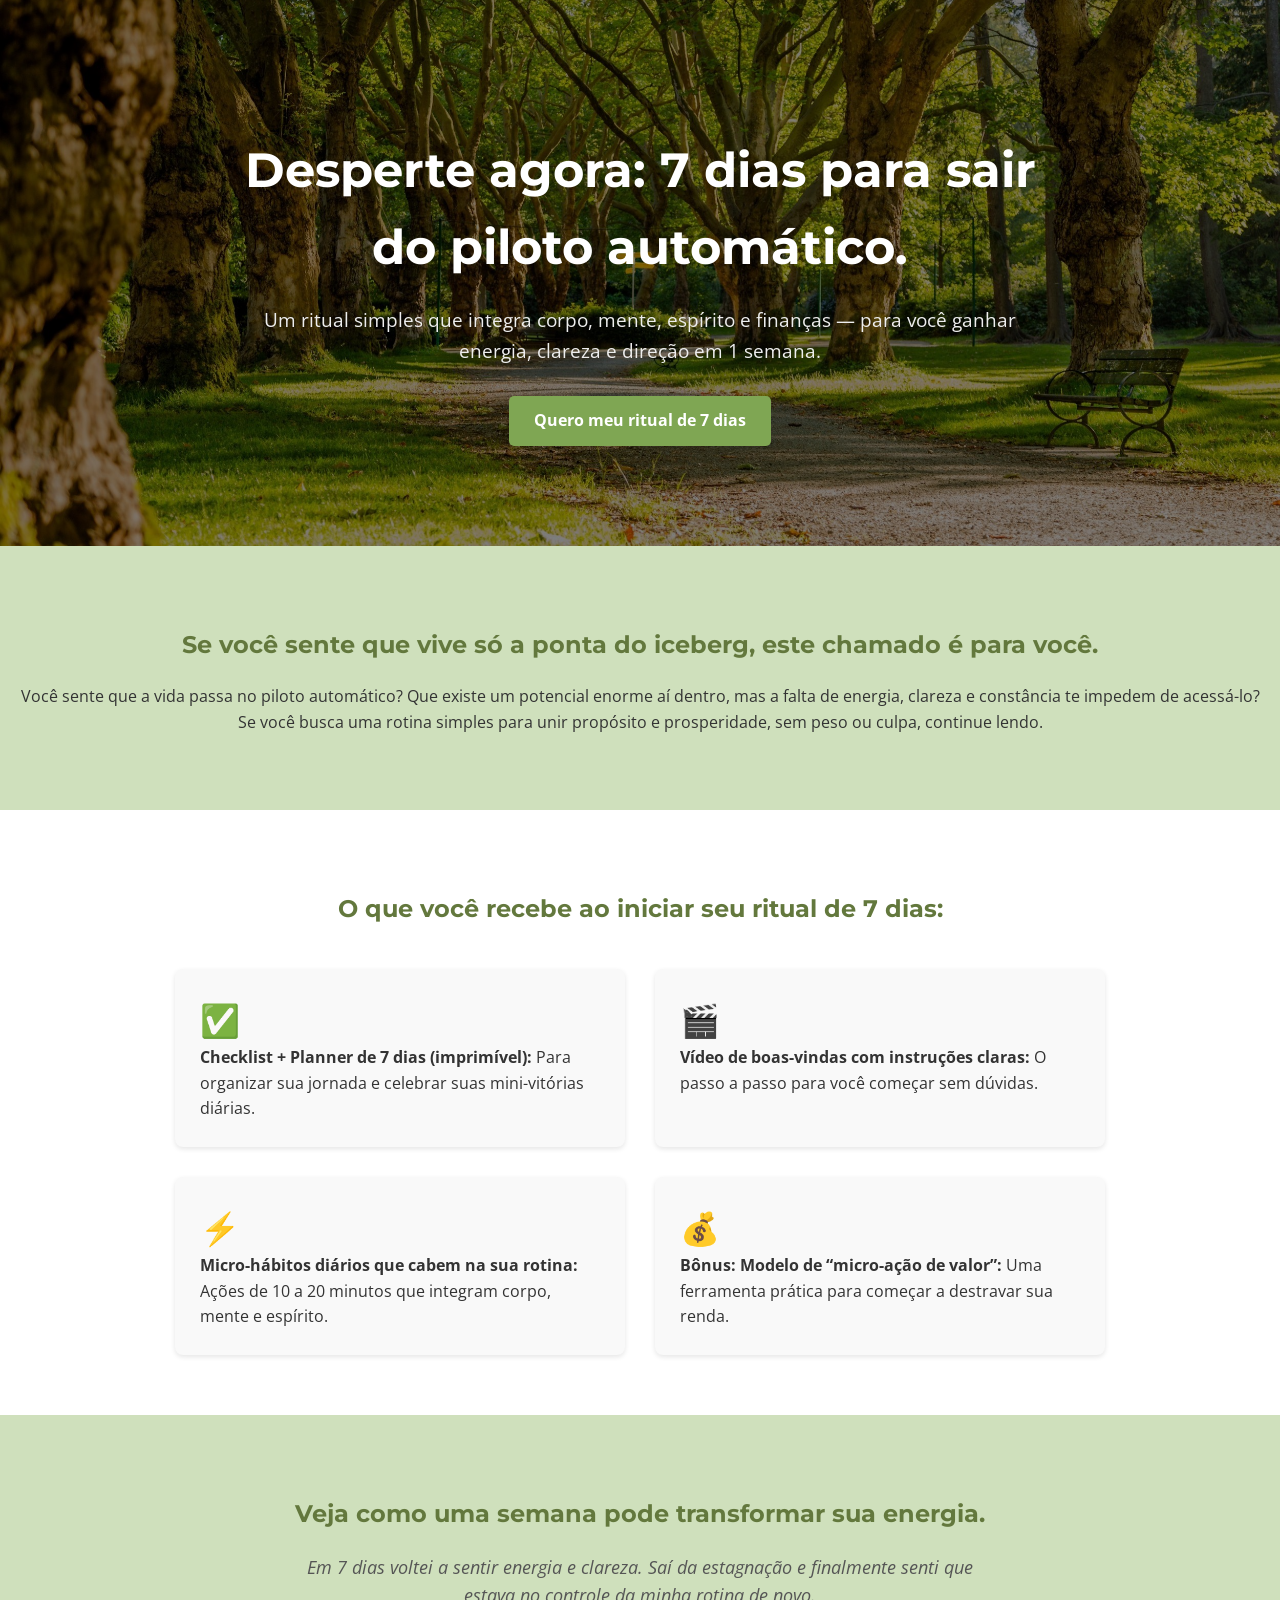
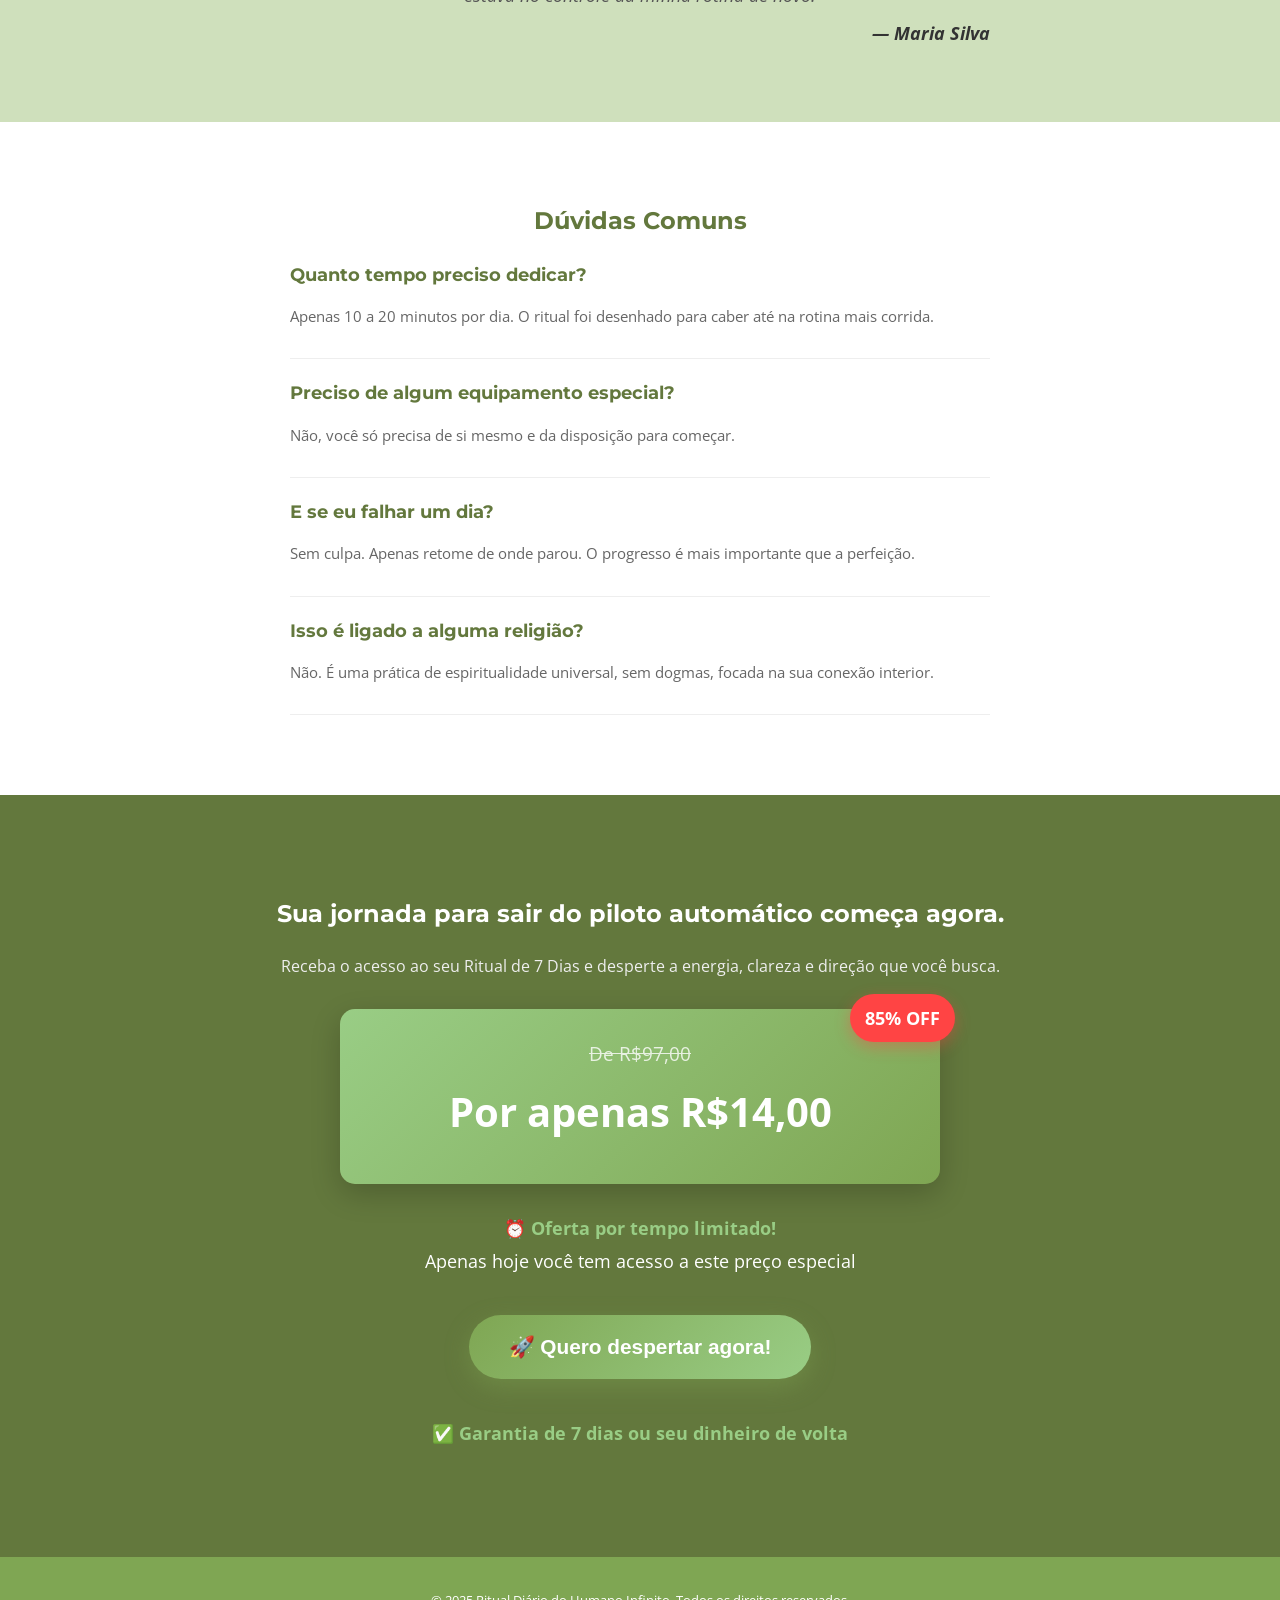
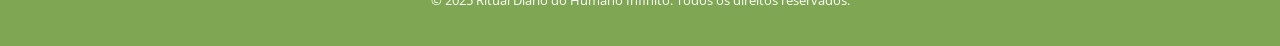
==== index.html @ ee653624 "Add files via upload" ====
<!DOCTYPE html>
<html lang="pt-BR">
<head>
    <meta charset="UTF-8">
    <meta name="viewport" content="width=device-width, initial-scale=1.0">
    <title>Ritual Diário do Humano Infinito</title>
    <link rel="stylesheet" href="style.css">
    <link rel="icon" href="favicon.ico" type="image/x-icon">
</head>
<body>
    <header class="hero-section">
        <div class="hero-content">
            <h1>Desperte agora: 7 dias para sair do piloto automático.</h1>
            <p>Um ritual simples que integra corpo, mente, espírito e finanças — para você ganhar energia, clareza e direção em 1 semana.</p>
            <a href="#cta-form" class="button">Quero meu ritual de 7 dias</a>
        </div>
    </header>

    <section class="for-whom-section">
        <h2>Se você sente que vive só a ponta do iceberg, este chamado é para você.</h2>
        <p>Você sente que a vida passa no piloto automático? Que existe um potencial enorme aí dentro, mas a falta de energia, clareza e constância te impedem de acessá-lo? Se você busca uma rotina simples para unir propósito e prosperidade, sem peso ou culpa, continue lendo.</p>
    </section>

    <section class="what-you-get-section">
        <h2>O que você recebe ao iniciar seu ritual de 7 dias:</h2>
        <div class="benefits-list">
            <div class="benefit-item">
                <span class="icon">✅</span>
                <p><strong>Checklist + Planner de 7 dias (imprimível):</strong> Para organizar sua jornada e celebrar suas mini-vitórias diárias.</p>
            </div>
            <div class="benefit-item">
                <span class="icon">🎬</span>
                <p><strong>Vídeo de boas-vindas com instruções claras:</strong> O passo a passo para você começar sem dúvidas.</p>
            </div>
            <div class="benefit-item">
                <span class="icon">⚡</span>
                <p><strong>Micro-hábitos diários que cabem na sua rotina:</strong> Ações de 10 a 20 minutos que integram corpo, mente e espírito.</p>
            </div>
            <div class="benefit-item">
                <span class="icon">💰</span>
                <p><strong>Bônus: Modelo de “micro-ação de valor”:</strong> Uma ferramenta prática para começar a destravar sua renda.</p>
            </div>
        </div>
    </section>

    <section class="social-proof-section">
        <h2>Veja como uma semana pode transformar sua energia.</h2>
        <div class="testimonial">
            <blockquote>
                "Em 7 dias voltei a sentir energia e clareza. Saí da estagnação e finalmente senti que estava no controle da minha rotina de novo."
            </blockquote>
            <p class="author">— [Nome da Pessoa]</p>
        </div>
    </section>

    <section class="faq-section">
        <h2>Dúvidas Comuns</h2>
        <div class="faq-item">
            <h3>Quanto tempo preciso dedicar?</h3>
            <p>Apenas 10 a 20 minutos por dia. O ritual foi desenhado para caber até na rotina mais corrida.</p>
        </div>
        <div class="faq-item">
            <h3>Preciso de algum equipamento especial?</h3>
            <p>Não, você só precisa de si mesmo e da disposição para começar.</p>
        </div>
        <div class="faq-item">
            <h3>E se eu falhar um dia?</h3>
            <p>Sem culpa. Apenas retome de onde parou. O progresso é mais importante que a perfeição.</p>
        </div>
        <div class="faq-item">
            <h3>Isso é ligado a alguma religião?</h3>
            <p>Não. É uma prática de espiritualidade universal, sem dogmas, focada na sua conexão interior.</p>
        </div>
    </section>

    <section id="cta-form" class="cta-final-section">
        <h2>Sua jornada para sair do piloto automático começa agora.</h2>
        <p>Receba o acesso ao seu Ritual de 7 Dias e desperte a energia, clareza e direção que você busca.</p>
        
        <div class="offer-container">
            <div class="price-box">
                <div class="original-price">De R$97,00</div>
                <div class="current-price">Por apenas R$14,00</div>
                <div class="discount-badge">85% OFF</div>
            </div>
            
            <div class="urgency-text">
                <p>⏰ Oferta por tempo limitado!</p>
                <p>Apenas hoje você tem acesso a este preço especial</p>
            </div>
            
            <button id="openPopup" class="button-cta">
                🚀 Quero despertar agora!
            </button>
            
            <div class="guarantee">
                <p>✅ Garantia de 7 dias ou seu dinheiro de volta</p>
            </div>
        </div>
    </section>

    <!-- Popup Modal -->
    <div id="popup" class="popup-overlay">
        <div class="popup-content">
            <span class="close-popup">&times;</span>
            <h3>Complete seu cadastro</h3>
            <p>Preencha os dados abaixo para garantir seu acesso:</p>
            
            <form class="popup-form" id="signupForm">
                <input type="email" id="email" placeholder="Seu melhor e-mail" required>
                <input type="tel" id="whatsapp" placeholder="WhatsApp" required>
                <button type="submit" class="button">Finalizar cadastro</button>
            </form>
        </div>
    </div>

    <footer>
        <p>&copy; 2025 Ritual Diário do Humano Infinito. Todos os direitos reservados.</p>
    </footer>

    <script src="script.js"></script>
    <script src="testimonials.js"></script>
    <script src="popup.js"></script>
</body>
</html>
---- style.css ----
/* Estilos Gerais */
@import url('https://fonts.googleapis.com/css2?family=Open+Sans&display=swap'); /* Fallback ou para outros textos */
@import url('https://fonts.googleapis.com/css2?family=Montserrat&display=swap'); /* Fallback ou para outros títulos */

/* Assumindo que as fontes Ignazio e Esboço de Ignazio são webfonts e podem ser importadas. Caso contrário, seria necessário um método de inclusão diferente. */
/* @import url('URL_DA_FONTE_IGNAZIO_REGULAR'); */
/* @import url('URL_DA_FONTE_IGNAZIO_ITALICO'); */
/* @import url('URL_DA_FONTE_ESBOCO_DE_IGNAZIO'); */
/* @import url('URL_DA_FONTE_ESBOCO_DE_IGNAZIO_ITALICO'); */

body {
    font-family: 'Ignazio Regular', 'Open Sans', sans-serif; /* Fonte principal */
    margin: 0;
    padding: 0;
    box-sizing: border-box;
    background-color: #CFE0BC; /* Cor de fundo suave da nova paleta */
    color: #333;
    line-height: 1.6;
}

.container {
    max-width: 1200px;
    margin: 0 auto;
    padding: 20px;
}

h1, h2, h3 {
    font-family: 'Esboço de Ignazio', 'Montserrat', sans-serif; /* Fonte para títulos */
    color: #63783D; /* Cor escura para títulos da nova paleta */
    text-align: center;
    margin-bottom: 20px;
}

p {
    text-align: center;
    margin-bottom: 15px;
}

.button {
    display: inline-block;
    background-color: #7FA653; /* Cor para CTA da nova paleta */
    color: #fff;
    padding: 12px 25px;
    border-radius: 5px;
    text-decoration: none;
    font-weight: bold;
    transition: background-color 0.3s ease;
}

.button:hover {
    background-color: #99CD85;
}

/* Seção Hero */
.hero-section {
    background-image: url("hero_image.jpg"); /* Nova imagem hero */
    background-size: cover;
    background-position: center;
    color: #fff;
    text-align: center;
    padding: 100px 20px;
    position: relative;
}

.hero-section::before {
    content: "";
    position: absolute;
    top: 0;
    left: 0;
    width: 100%;
    height: 100%;
    background-color: rgba(0, 0, 0, 0.5); /* Overlay escuro para legibilidade */
}

.hero-content {
    position: relative;
    z-index: 1;
    max-width: 800px;
    margin: 0 auto;
}

.hero-content h1 {
    font-size: 3em;
    margin-bottom: 10px;
    color: #fff;
}

.hero-content p {
    font-size: 1.2em;
    margin-bottom: 30px;
    color: #eee;
}

/* Seções de Conteúdo */
section {
    padding: 60px 20px;
    text-align: center;
}

.for-whom-section {
    background-color: #CFE0BC; /* Cor da nova paleta */
}

.what-you-get-section {
    background-color: #fff;
}

.benefits-list {
    display: flex;
    flex-wrap: wrap;
    justify-content: center;
    gap: 30px;
    margin-top: 40px;
}

.benefit-item {
    flex-basis: calc(50% - 30px); /* 2 colunas em desktop */
    max-width: 400px;
    background-color: #f9f9f9;
    padding: 25px;
    border-radius: 8px;
    box-shadow: 0 2px 5px rgba(0,0,0,0.1);
    text-align: left;
}

.benefit-item .icon {
    font-size: 2em;
    margin-right: 15px;
    vertical-align: middle;
}

.benefit-item p {
    display: inline-block;
    vertical-align: middle;
    text-align: left;
    margin: 0;
}

.social-proof-section {
    background-color: #CFE0BC;
}

.testimonial {
    max-width: 700px;
    margin: 0 auto;
    font-style: italic;
    font-size: 1.1em;
    color: #555;
}

.testimonial blockquote {
    margin: 0;
    padding: 0;
}

.testimonial .author {
    text-align: right;
    margin-top: 10px;
    font-weight: bold;
    color: #333;
}

.faq-section {
    background-color: #fff;
}

.faq-item {
    max-width: 700px;
    margin: 0 auto 20px auto;
    text-align: left;
    border-bottom: 1px solid #eee;
    padding-bottom: 15px;
}

.faq-item h3 {
    font-size: 1.1em;
    margin-bottom: 5px;
    cursor: pointer; /* Para indicar que pode ser clicável se houver JS para expandir */
    text-align: left;
}

.faq-item p {
    font-size: 0.95em;
    color: #666;
    text-align: left;
}

/* CTA Final */
.cta-final-section {
    background-color: #63783D; /* Cor da nova paleta */
    color: #fff;
    padding: 80px 20px;
}

.cta-final-section h2 {
    color: #fff;
}

.cta-final-section p {
    color: #eee;
    margin-bottom: 30px;
}

.signup-form {
    max-width: 500px;
    margin: 0 auto;
    display: flex;
    flex-direction: column;
    gap: 15px;
}

.signup-form input[type="email"],
.signup-form input[type="text"] {
    padding: 12px;
    border: none;
    border-radius: 5px;
    font-size: 1em;
}

.signup-form .button {
    width: 100%;
    padding: 15px;
    font-size: 1.1em;
}

/* Footer */
footer {
    background-color: #7FA653; /* Cor da nova paleta */
    color: #fff;
    text-align: center;
    padding: 20px;
    font-size: 0.8em;
}

/* Responsividade */
@media (max-width: 768px) {
    .hero-content h1 {
        font-size: 2.2em;
    }

    .hero-content p {
        font-size: 1em;
    }

    .benefits-list {
        flex-direction: column;
        align-items: center;
    }

    .benefit-item {
        flex-basis: 90%;
    }

    .signup-form {
        width: 90%;
    }
}

@media (max-width: 480px) {
    .hero-content h1 {
        font-size: 1.8em;
    }

    .hero-section {
        padding: 60px 15px;
    }

    section {
        padding: 40px 15px;
    }

    .button {
        padding: 10px 20px;
    }
}




.cta-final-section .price {
    font-size: 1.8em;
    font-weight: bold;
    color: #99CD85; /* Cor da nova paleta */
    margin-top: -15px;
    margin-bottom: 20px;
}



/* Seção de Oferta */
.offer-container {
    max-width: 600px;
    margin: 0 auto;
    text-align: center;
}

.price-box {
    background: linear-gradient(135deg, #99CD85, #7FA653);
    padding: 30px;
    border-radius: 15px;
    margin: 30px 0;
    position: relative;
    box-shadow: 0 10px 30px rgba(0,0,0,0.2);
}

.original-price {
    font-size: 1.2em;
    text-decoration: line-through;
    color: #fff;
    opacity: 0.8;
    margin-bottom: 10px;
}

.current-price {
    font-size: 2.5em;
    font-weight: bold;
    color: #fff;
    margin-bottom: 10px;
}

.discount-badge {
    position: absolute;
    top: -15px;
    right: -15px;
    background-color: #ff4444;
    color: white;
    padding: 10px 15px;
    border-radius: 50px;
    font-weight: bold;
    font-size: 1.1em;
    box-shadow: 0 5px 15px rgba(255,68,68,0.4);
}

.urgency-text {
    margin: 20px 0;
}

.urgency-text p {
    color: #fff;
    font-size: 1.1em;
    margin: 5px 0;
}

.urgency-text p:first-child {
    font-weight: bold;
    color: #99CD85;
}

.button-cta {
    background: linear-gradient(135deg, #7FA653, #99CD85);
    color: white;
    border: none;
    padding: 20px 40px;
    font-size: 1.3em;
    font-weight: bold;
    border-radius: 50px;
    cursor: pointer;
    transition: all 0.3s ease;
    box-shadow: 0 8px 25px rgba(127,166,83,0.4);
    margin: 20px 0;
}

.button-cta:hover {
    transform: translateY(-3px);
    box-shadow: 0 12px 35px rgba(127,166,83,0.6);
}

.guarantee {
    margin-top: 20px;
}

.guarantee p {
    color: #99CD85;
    font-size: 1.1em;
    font-weight: bold;
}

/* Popup Modal */
.popup-overlay {
    display: none;
    position: fixed;
    top: 0;
    left: 0;
    width: 100%;
    height: 100%;
    background-color: rgba(0,0,0,0.7);
    z-index: 1000;
}

.popup-content {
    position: absolute;
    top: 50%;
    left: 50%;
    transform: translate(-50%, -50%);
    background-color: white;
    padding: 40px;
    border-radius: 15px;
    max-width: 500px;
    width: 90%;
    box-shadow: 0 20px 60px rgba(0,0,0,0.3);
}

.close-popup {
    position: absolute;
    top: 15px;
    right: 20px;
    font-size: 30px;
    cursor: pointer;
    color: #999;
}

.close-popup:hover {
    color: #333;
}

.popup-content h3 {
    color: #63783D;
    margin-bottom: 10px;
    text-align: center;
}

.popup-content p {
    text-align: center;
    margin-bottom: 25px;
    color: #666;
}

.popup-form {
    display: flex;
    flex-direction: column;
    gap: 15px;
}

.popup-form input {
    padding: 15px;
    border: 2px solid #CFE0BC;
    border-radius: 8px;
    font-size: 1em;
    transition: border-color 0.3s ease;
}

.popup-form input:focus {
    outline: none;
    border-color: #7FA653;
}

.popup-form .button {
    background-color: #7FA653;
    color: white;
    border: none;
    padding: 15px;
    font-size: 1.1em;
    font-weight: bold;
    border-radius: 8px;
    cursor: pointer;
    transition: background-color 0.3s ease;
}

.popup-form .button:hover {
    background-color: #99CD85;
}

/* Responsividade para popup */
@media (max-width: 768px) {
    .popup-content {
        padding: 30px 20px;
        margin: 20px;
    }
    
    .current-price {
        font-size: 2em;
    }
    
    .button-cta {
        padding: 15px 30px;
        font-size: 1.1em;
    }
}
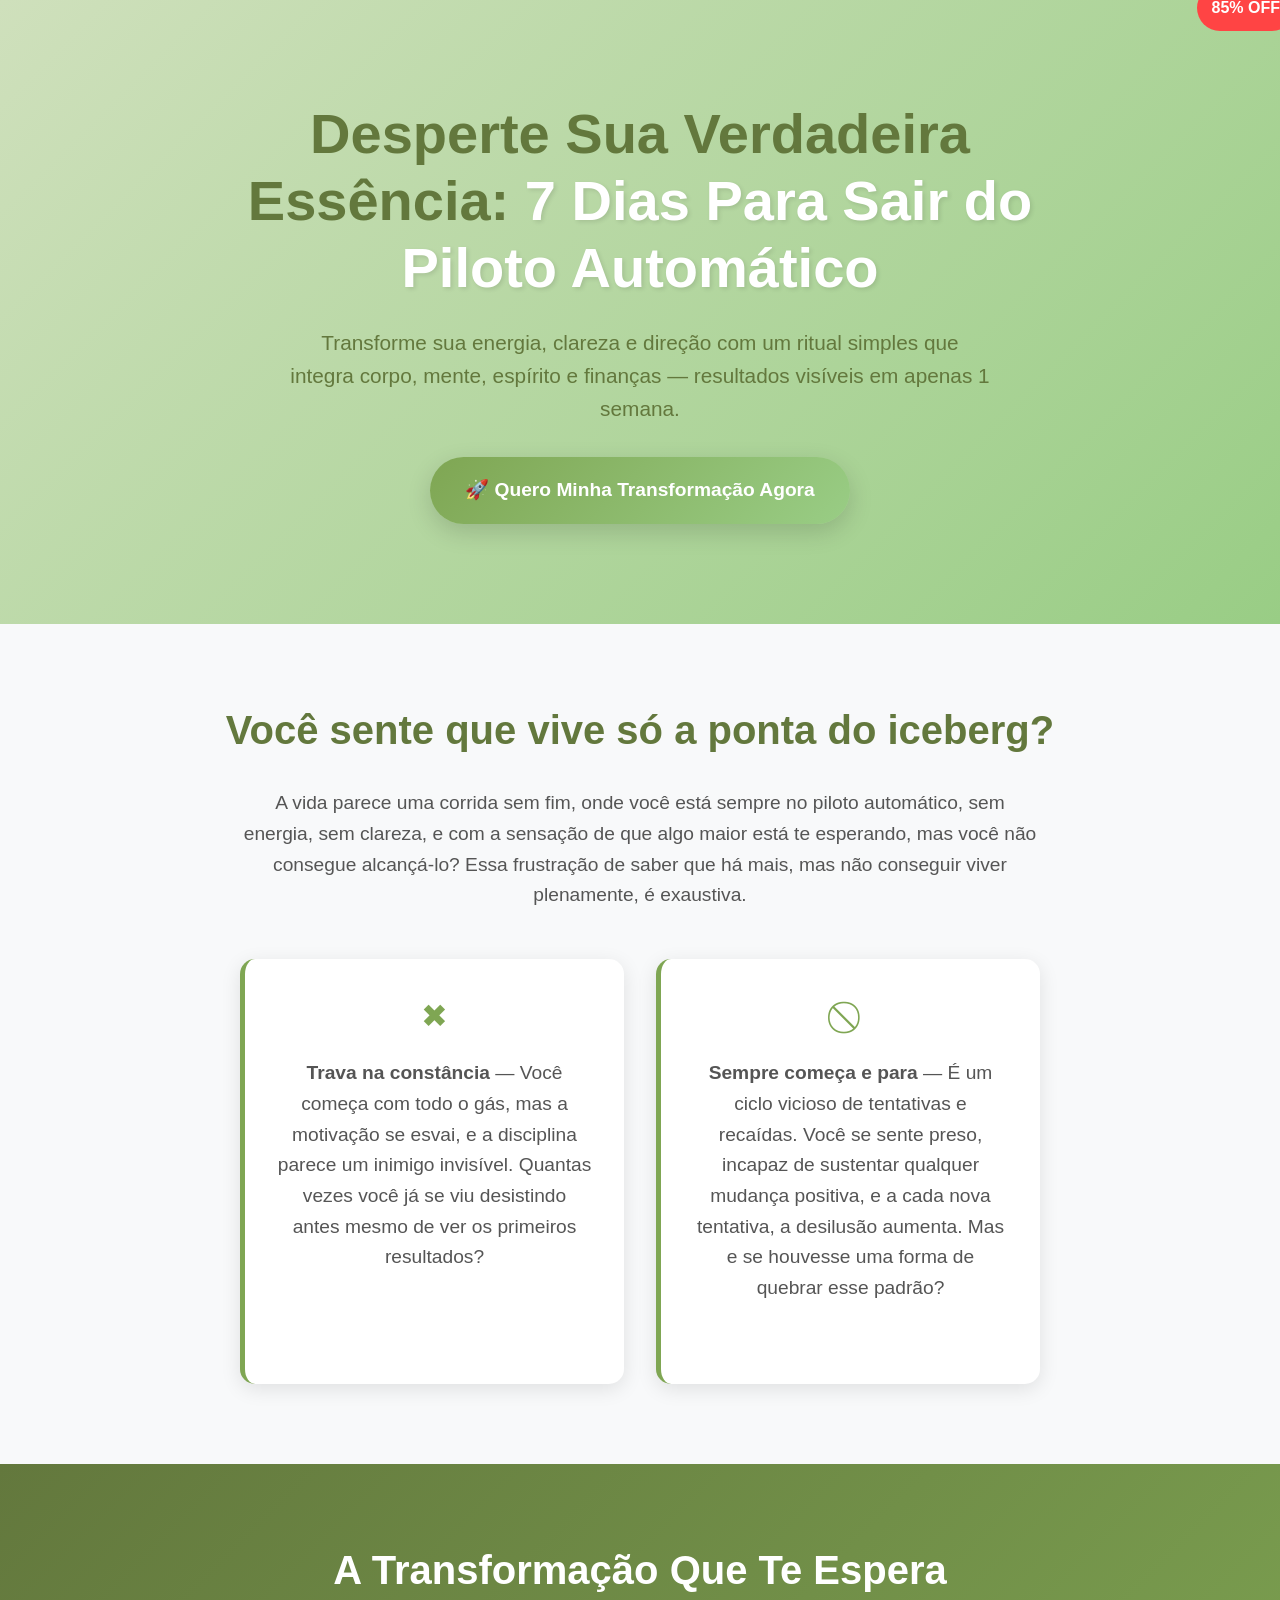
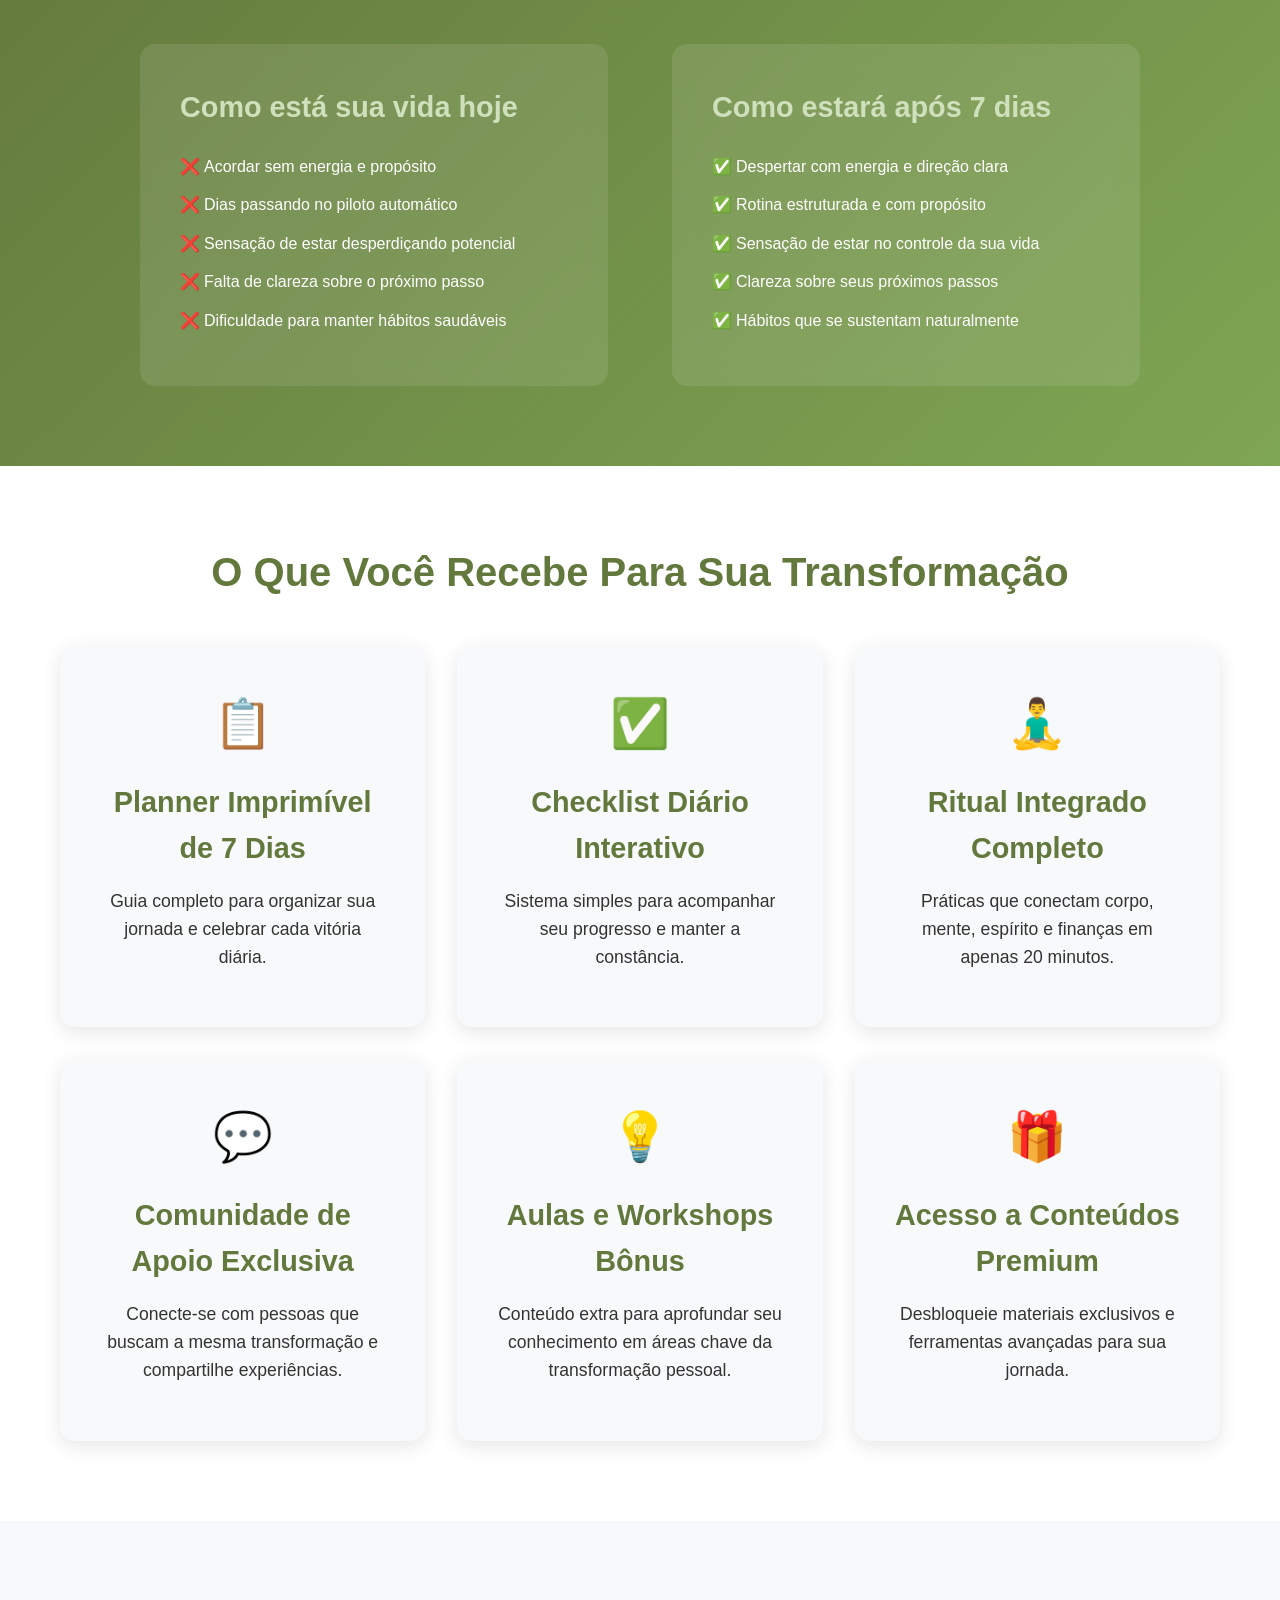
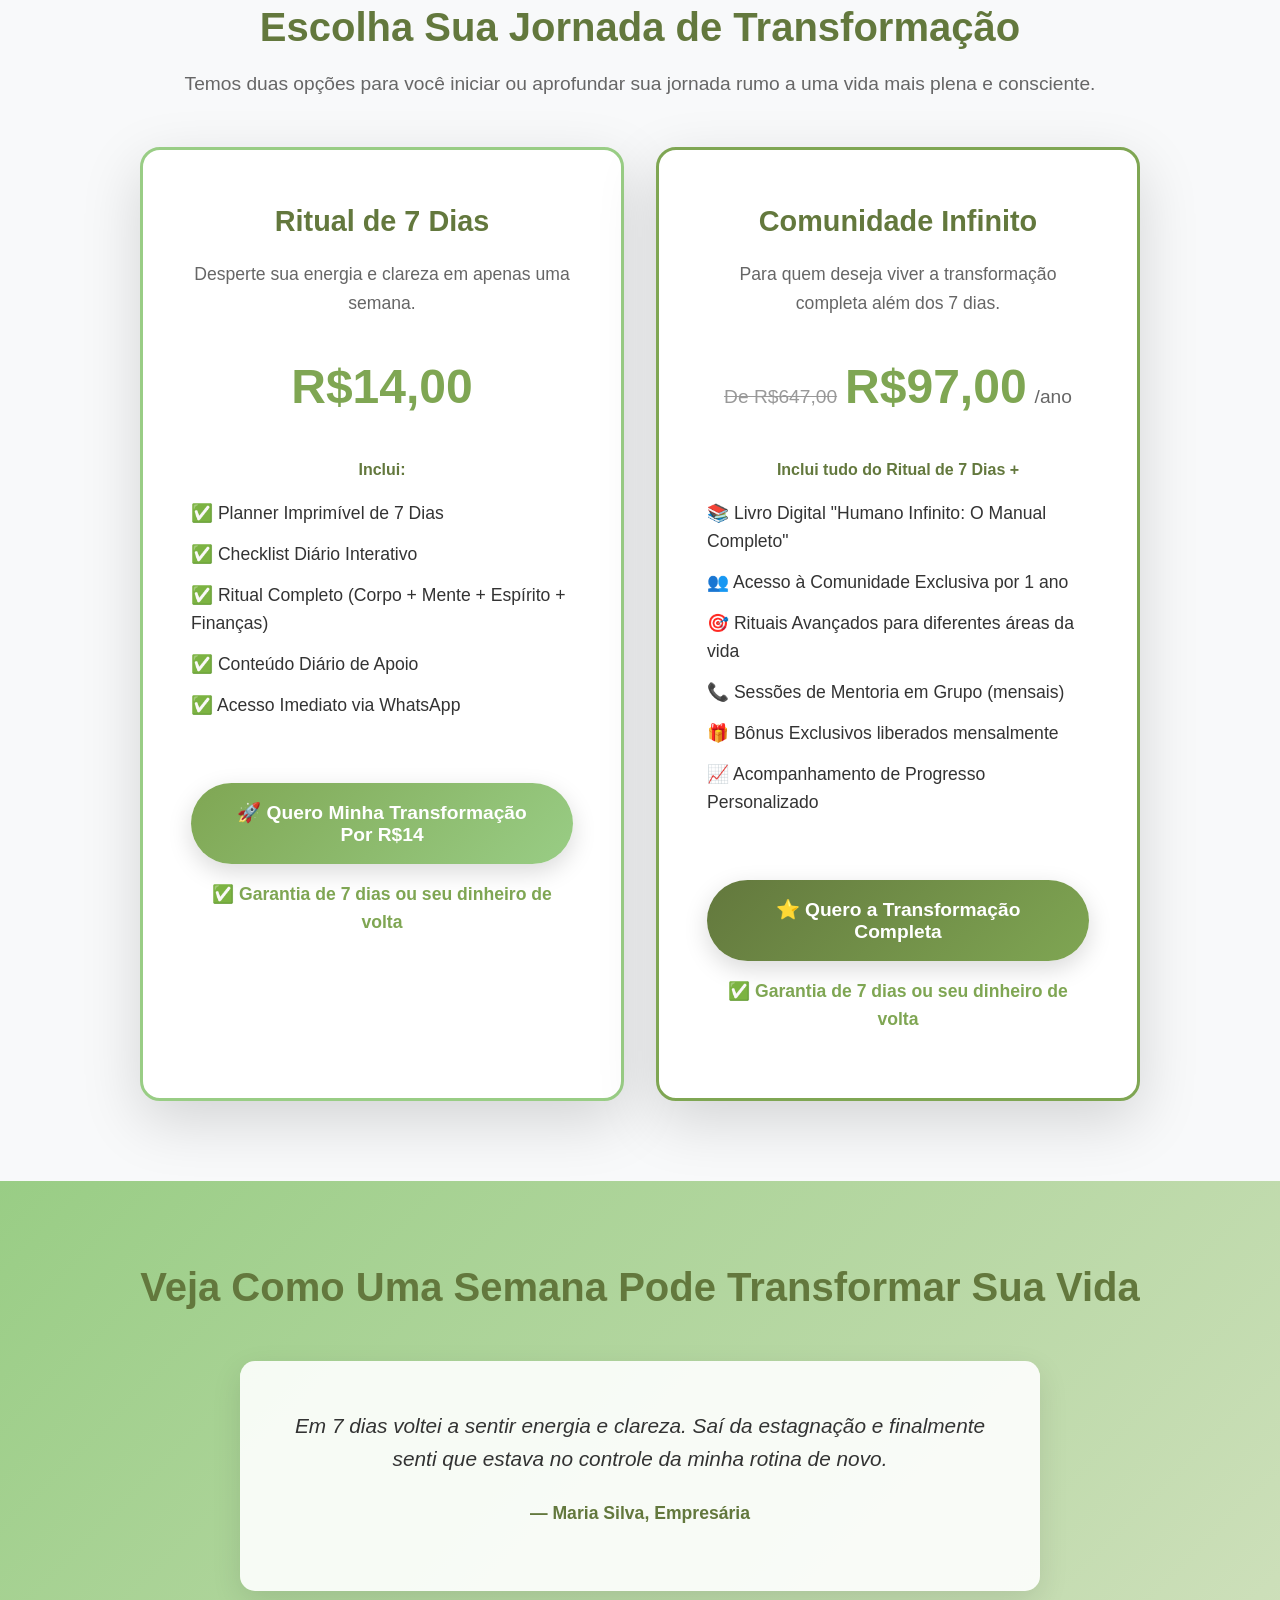
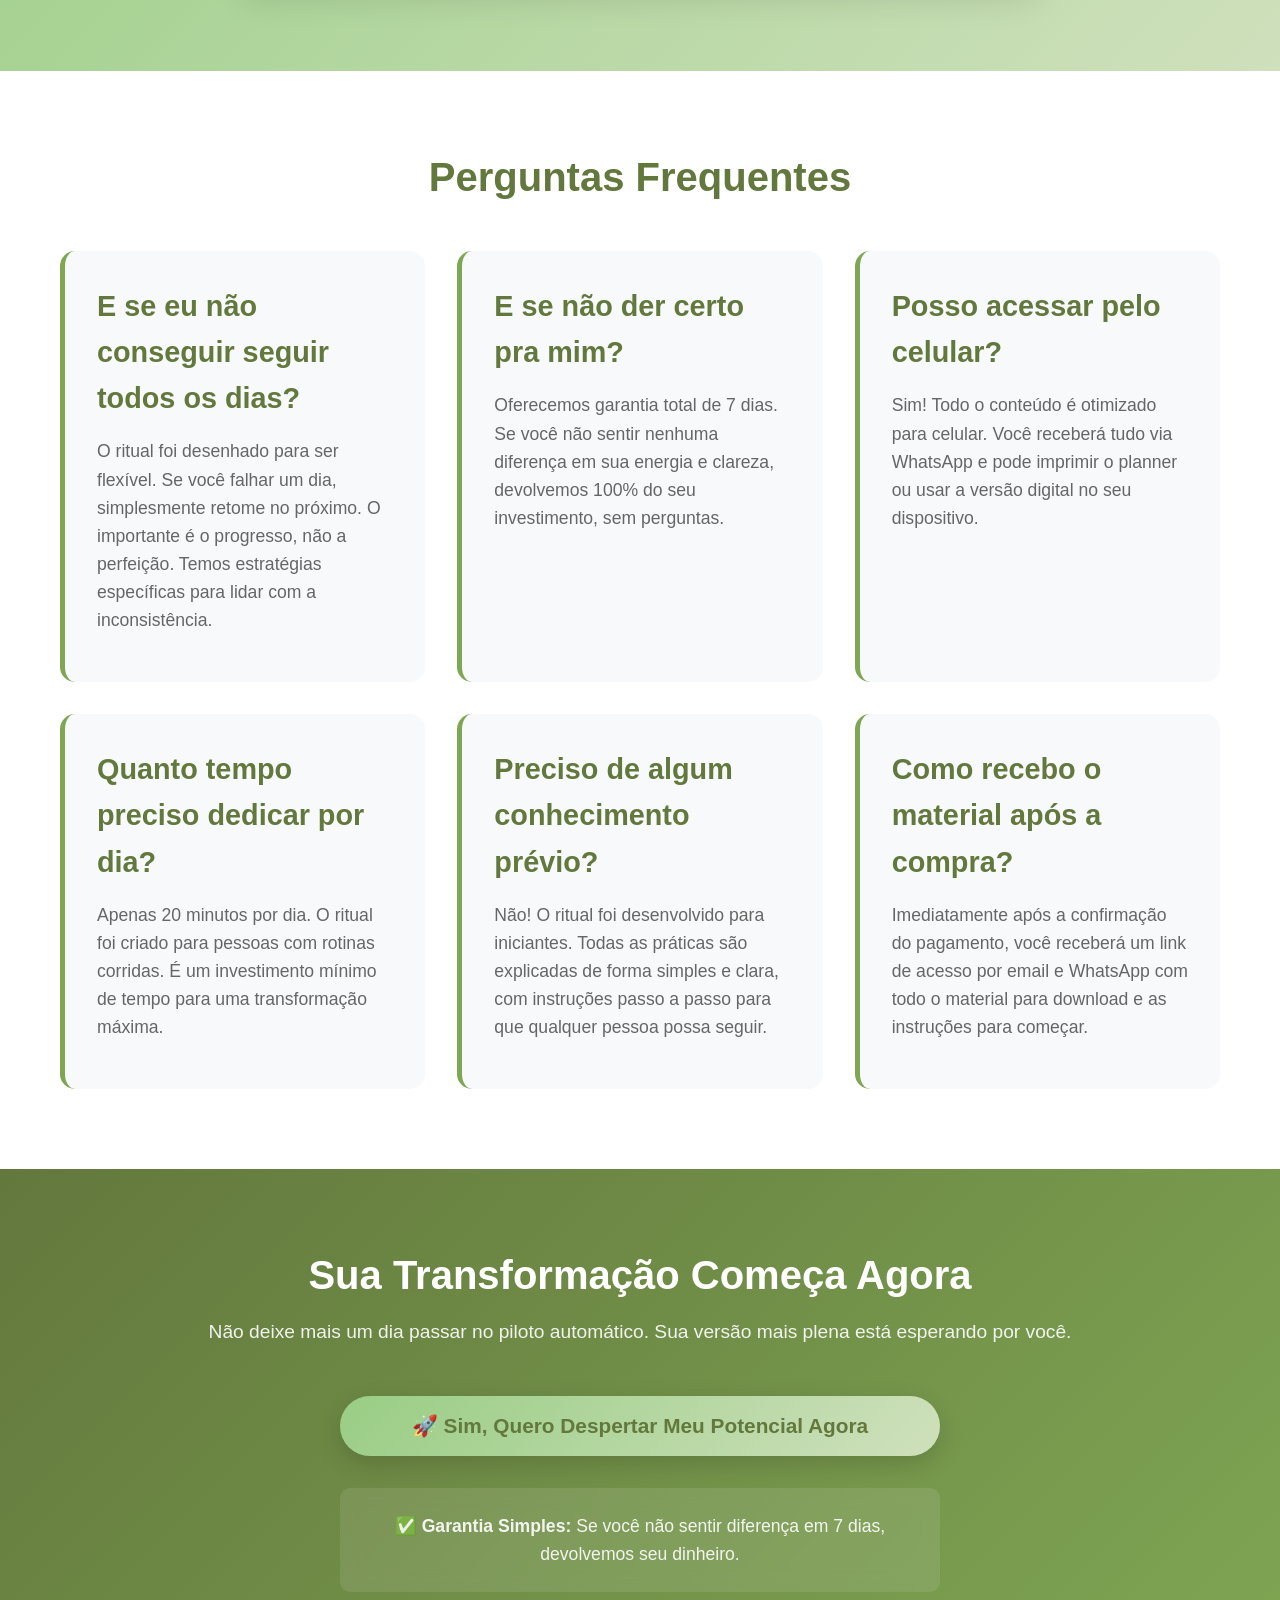
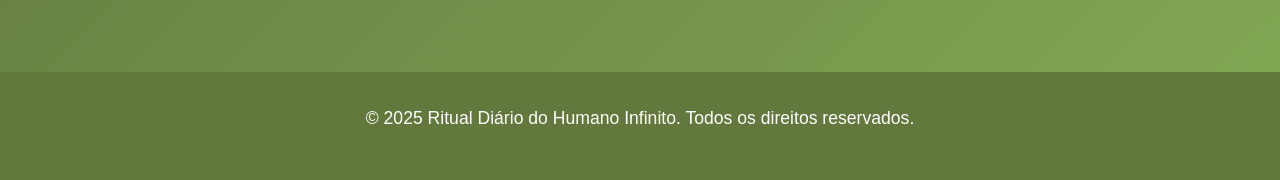
==== commit 847afd2c: "Rename index_new.html to index.html" ====
--- a/index.html
+++ b/index.html
@@ -3,125 +3,300 @@
 <head>
     <meta charset="UTF-8">
     <meta name="viewport" content="width=device-width, initial-scale=1.0">
-    <title>Ritual Diário do Humano Infinito</title>
-    <link rel="stylesheet" href="style.css">
+    <title>Ritual Diário do Humano Infinito - Desperte Sua Transformação em 7 Dias</title>
+    <link rel="stylesheet" href="style_new.css">
     <link rel="icon" href="favicon.ico" type="image/x-icon">
 </head>
 <body>
+    <!-- 1. Hero Section -->
     <header class="hero-section">
         <div class="hero-content">
-            <h1>Desperte agora: 7 dias para sair do piloto automático.</h1>
-            <p>Um ritual simples que integra corpo, mente, espírito e finanças — para você ganhar energia, clareza e direção em 1 semana.</p>
-            <a href="#cta-form" class="button">Quero meu ritual de 7 dias</a>
+            <h1>Desperte Sua Verdadeira Essência: <span class="highlight-white">7 Dias Para Sair do Piloto Automático</span></h1>
+            <p class="hero-subtitle">Transforme sua energia, clareza e direção com um ritual simples que integra corpo, mente, espírito e finanças — resultados visíveis em apenas 1 semana.</p>
+            <a href="#oferta-principal" class="button-hero">🚀 Quero Minha Transformação Agora</a>
         </div>
     </header>
 
-    <section class="for-whom-section">
-        <h2>Se você sente que vive só a ponta do iceberg, este chamado é para você.</h2>
-        <p>Você sente que a vida passa no piloto automático? Que existe um potencial enorme aí dentro, mas a falta de energia, clareza e constância te impedem de acessá-lo? Se você busca uma rotina simples para unir propósito e prosperidade, sem peso ou culpa, continue lendo.</p>
-    </section>
-
-    <section class="what-you-get-section">
-        <h2>O que você recebe ao iniciar seu ritual de 7 dias:</h2>
-        <div class="benefits-list">
-            <div class="benefit-item">
-                <span class="icon">✅</span>
-                <p><strong>Checklist + Planner de 7 dias (imprimível):</strong> Para organizar sua jornada e celebrar suas mini-vitórias diárias.</p>
-            </div>
-            <div class="benefit-item">
-                <span class="icon">🎬</span>
-                <p><strong>Vídeo de boas-vindas com instruções claras:</strong> O passo a passo para você começar sem dúvidas.</p>
-            </div>
-            <div class="benefit-item">
-                <span class="icon">⚡</span>
-                <p><strong>Micro-hábitos diários que cabem na sua rotina:</strong> Ações de 10 a 20 minutos que integram corpo, mente e espírito.</p>
-            </div>
-            <div class="benefit-item">
-                <span class="icon">💰</span>
-                <p><strong>Bônus: Modelo de “micro-ação de valor”:</strong> Uma ferramenta prática para começar a destravar sua renda.</p>
-            </div>
-        </div>
-    </section>
-
-    <section class="social-proof-section">
-        <h2>Veja como uma semana pode transformar sua energia.</h2>
-        <div class="testimonial">
-            <blockquote>
-                "Em 7 dias voltei a sentir energia e clareza. Saí da estagnação e finalmente senti que estava no controle da minha rotina de novo."
-            </blockquote>
-            <p class="author">— [Nome da Pessoa]</p>
-        </div>
-    </section>
-
+    <!-- 2. Conexão / Dor -->
+    <section class="connection-section">
+        <div class="container">
+            <h2>Você sente que vive só a ponta do iceberg?</h2>
+            <p>A vida parece uma corrida sem fim, onde você está sempre no piloto automático, sem energia, sem clareza, e com a sensação de que algo maior está te esperando, mas você não consegue alcançá-lo? Essa frustração de saber que há mais, mas não conseguir viver plenamente, é exaustiva.</p>
+            
+            <div class="pain-points">
+                <div class="pain-item">
+                    <span class="pain-icon">✖</span>
+                    <p><strong>Trava na constância</strong> — Você começa com todo o gás, mas a motivação se esvai, e a disciplina parece um inimigo invisível. Quantas vezes você já se viu desistindo antes mesmo de ver os primeiros resultados?</p>
+                </div>
+                <div class="pain-item">
+                    <span class="pain-icon">⃠</span>
+                    <p><strong>Sempre começa e para</strong> — É um ciclo vicioso de tentativas e recaídas. Você se sente preso, incapaz de sustentar qualquer mudança positiva, e a cada nova tentativa, a desilusão aumenta. Mas e se houvesse uma forma de quebrar esse padrão?</p>
+                </div>
+            </div>
+        </div>
+    </section>
+
+    <!-- 3. A Transformação (contraste antes/depois) -->
+    <section class="transformation-section">
+        <div class="container">
+            <h2>A Transformação Que Te Espera</h2>
+            <div class="before-after">
+                <div class="before">
+                    <h3>Como está sua vida hoje</h3>
+                    <ul>
+                        <li>Acordar sem energia e propósito</li>
+                        <li>Dias passando no piloto automático</li>
+                        <li>Sensação de estar desperdiçando potencial</li>
+                        <li>Falta de clareza sobre o próximo passo</li>
+                        <li>Dificuldade para manter hábitos saudáveis</li>
+                    </ul>
+                </div>
+                <div>
+                    <span></span>
+                </div>
+                <div class="after">
+                    <h3>Como estará após 7 dias</h3>
+                    <ul>
+                        <li>Despertar com energia e direção clara</li>
+                        <li>Rotina estruturada e com propósito</li>
+                        <li>Sensação de estar no controle da sua vida</li>
+                        <li>Clareza sobre seus próximos passos</li>
+                        <li>Hábitos que se sustentam naturalmente</li>
+                    </ul>
+                </div>
+            </div>
+        </div>
+    </section>
+
+    <!-- 4. Benefícios (O que recebe) -->
+    <section class="benefits-section">
+        <div class="container">
+            <h2>O Que Você Recebe Para Sua Transformação</h2>
+            <div class="benefits-grid">
+                <div class="benefit-card">
+                    <div class="benefit-icon">📋</div>
+                    <h3>Planner Imprimível de 7 Dias</h3>
+                    <p>Guia completo para organizar sua jornada e celebrar cada vitória diária.</p>
+                </div>
+                
+                <div class="benefit-card">
+                    <div class="benefit-icon">✅</div>
+                    <h3>Checklist Diário Interativo</h3>
+                    <p>Sistema simples para acompanhar seu progresso e manter a constância.</p>
+                </div>
+                
+                <div class="benefit-card">
+                    <div class="benefit-icon">🧘‍♂️</div>
+                    <h3>Ritual Integrado Completo</h3>
+                    <p>Práticas que conectam corpo, mente, espírito e finanças em apenas 20 minutos.</p>
+                </div>
+                
+                <div class="benefit-card">
+                    <div class="benefit-icon">💬</div>
+                    <h3>Comunidade de Apoio Exclusiva</h3>
+                    <p>Conecte-se com pessoas que buscam a mesma transformação e compartilhe experiências.</p>
+                </div>
+                
+                <div class="benefit-card">
+                    <div class="benefit-icon">💡</div>
+                    <h3>Aulas e Workshops Bônus</h3>
+                    <p>Conteúdo extra para aprofundar seu conhecimento em áreas chave da transformação pessoal.</p>
+                </div>
+                
+                <div class="benefit-card">
+                    <div class="benefit-icon">🎁</div>
+                    <h3>Acesso a Conteúdos Premium</h3>
+                    <p>Desbloqueie materiais exclusivos e ferramentas avançadas para sua jornada.</p>
+                </div>
+            </div>
+        </div>
+    </section>
+
+    <!-- Seção de Ofertas Combinadas -->
+    <section class="combined-offers-section">
+        <div class="container">
+            <h2>Escolha Sua Jornada de Transformação</h2>
+            <p class="offers-intro">Temos duas opções para você iniciar ou aprofundar sua jornada rumo a uma vida mais plena e consciente.</p>
+            <div class="offers-grid">
+                <!-- 5. Oferta Principal R$14 -->
+                <div class="offer-card main-offer-card">
+                    <h3>Ritual de 7 Dias</h3>
+                    <p class="offer-subtitle">Desperte sua energia e clareza em apenas uma semana.</p>
+                    
+                    <div class="price-display">
+       
+                        <span class="current-price">R$14,00</span>
+                       
+                    </div>
+                    
+                    <div class="offer-includes">
+                        <h4>Inclui:</h4>
+                        <ul>
+                            <li>✅ Planner Imprimível de 7 Dias</li>
+                            <li>✅ Checklist Diário Interativo</li>
+                            <li>✅ Ritual Completo (Corpo + Mente + Espírito + Finanças)</li>
+                            <li>✅ Conteúdo Diário de Apoio</li>
+                            <li>✅ Acesso Imediato via WhatsApp</li>
+							<li><li>
+							<li><li>
+							<li><li>
+							<li><li>
+                        </ul>
+                    </div>
+                    
+                    <button id="openMainOffer" class="button-main-offer">
+                        🚀 Quero Minha Transformação Por R$14
+                    </button>
+                    
+                    <p class="guarantee-text">✅ Garantia de 7 dias ou seu dinheiro de volta</p>
+                </div>
+
+                <!-- 6. Pré-lançamento Exclusivo R$97 -->
+                <div class="offer-card prelaunch-offer-card">
+                    <h3>Comunidade Infinito</h3>
+                    <p class="prelaunch-subtitle">Para quem deseja viver a transformação completa além dos 7 dias.</p>
+                    
+                    
+					<div class="prelaunch-header">
+                        <div class="prelaunch-price">
+                        <span class="original-price">De R$647,00</span>
+                        <span class="current-price">R$97,00</span>
+						<span class="prelaunch-period">/ano</span>
+                        <span class="discount-badge">85% OFF</span>
+                        </div>
+                    </div>
+                    
+                    <div class="prelaunch-includes">
+                        <h4>Inclui tudo do Ritual de 7 Dias +</h4>
+                        <ul>
+                            <li>📚 Livro Digital "Humano Infinito: O Manual Completo"</li>
+                            <li>👥 Acesso à Comunidade Exclusiva por 1 ano</li>
+                            <li>🎯 Rituais Avançados para diferentes áreas da vida</li>
+                            <li>📞 Sessões de Mentoria em Grupo (mensais)</li>
+                            <li>🎁 Bônus Exclusivos liberados mensalmente</li>
+                            <li>📈 Acompanhamento de Progresso Personalizado</li>
+                        </ul>
+                    </div>
+                    
+                    <button id="openPrelaunch" class="button-prelaunch">
+                        ⭐ Quero a Transformação Completa
+                    </button>
+					<p class="guarantee-text">✅ Garantia de 7 dias ou seu dinheiro de volta</p>
+                </div>
+            </div>
+        </div>
+    </section>
+
+    <!-- 7. Depoimentos / Prova Social -->
+    <section class="testimonials-section">
+        <div class="container">
+            <h2>Veja Como Uma Semana Pode Transformar Sua Vida</h2>
+            <div class="testimonial-carousel">
+                <div class="testimonial active">
+                    <blockquote>
+                        "Em 7 dias voltei a sentir energia e clareza. Saí da estagnação e finalmente senti que estava no controle da minha rotina de novo."
+                    </blockquote>
+                    <p class="author">— Maria Silva, Empresária</p>
+                </div>
+            </div>
+        </div>
+    </section>
+
+    <!-- 8. Objeções / FAQ -->
     <section class="faq-section">
-        <h2>Dúvidas Comuns</h2>
-        <div class="faq-item">
-            <h3>Quanto tempo preciso dedicar?</h3>
-            <p>Apenas 10 a 20 minutos por dia. O ritual foi desenhado para caber até na rotina mais corrida.</p>
-        </div>
-        <div class="faq-item">
-            <h3>Preciso de algum equipamento especial?</h3>
-            <p>Não, você só precisa de si mesmo e da disposição para começar.</p>
-        </div>
-        <div class="faq-item">
-            <h3>E se eu falhar um dia?</h3>
-            <p>Sem culpa. Apenas retome de onde parou. O progresso é mais importante que a perfeição.</p>
-        </div>
-        <div class="faq-item">
-            <h3>Isso é ligado a alguma religião?</h3>
-            <p>Não. É uma prática de espiritualidade universal, sem dogmas, focada na sua conexão interior.</p>
-        </div>
-    </section>
-
-    <section id="cta-form" class="cta-final-section">
-        <h2>Sua jornada para sair do piloto automático começa agora.</h2>
-        <p>Receba o acesso ao seu Ritual de 7 Dias e desperte a energia, clareza e direção que você busca.</p>
-        
-        <div class="offer-container">
-            <div class="price-box">
-                <div class="original-price">De R$97,00</div>
-                <div class="current-price">Por apenas R$14,00</div>
-                <div class="discount-badge">85% OFF</div>
-            </div>
+        <div class="container">
+            <h2>Perguntas Frequentes</h2>
+            <div class="faq-grid">
+                <div class="faq-item">
+                    <h3>E se eu não conseguir seguir todos os dias?</h3>
+                    <p>O ritual foi desenhado para ser flexível. Se você falhar um dia, simplesmente retome no próximo. O importante é o progresso, não a perfeição. Temos estratégias específicas para lidar com a inconsistência.</p>
+                </div>
+                
+                <div class="faq-item">
+                    <h3>E se não der certo pra mim?</h3>
+                    <p>Oferecemos garantia total de 7 dias. Se você não sentir nenhuma diferença em sua energia e clareza, devolvemos 100% do seu investimento, sem perguntas.</p>
+                </div>
+                
+                <div class="faq-item">
+                    <h3>Posso acessar pelo celular?</h3>
+                    <p>Sim! Todo o conteúdo é otimizado para celular. Você receberá tudo via WhatsApp e pode imprimir o planner ou usar a versão digital no seu dispositivo.</p>
+                </div>
+                
+                <div class="faq-item">
+                    <h3>Quanto tempo preciso dedicar por dia?</h3>
+                    <p>Apenas 20 minutos por dia. O ritual foi criado para pessoas com rotinas corridas. É um investimento mínimo de tempo para uma transformação máxima.</p>
+                </div>
+                
+                <div class="faq-item">
+                    <h3>Preciso de algum conhecimento prévio?</h3>
+                    <p>Não! O ritual foi desenvolvido para iniciantes. Todas as práticas são explicadas de forma simples e clara, com instruções passo a passo para que qualquer pessoa possa seguir.</p>
+                </div>
+                
+                <div class="faq-item">
+                    <h3>Como recebo o material após a compra?</h3>
+                    <p>Imediatamente após a confirmação do pagamento, você receberá um link de acesso por email e WhatsApp com todo o material para download e as instruções para começar.</p>
+                </div>
+            </div>
+        </div>
+    </section>
+
+    <!-- 9. Chamada Final / Garantia -->
+    <section class="final-cta-section">
+        <div class="container">
+            <h2>Sua Transformação Começa Agora</h2>
+            <p>Não deixe mais um dia passar no piloto automático. Sua versão mais plena está esperando por você.</p>
             
-            <div class="urgency-text">
-                <p>⏰ Oferta por tempo limitado!</p>
-                <p>Apenas hoje você tem acesso a este preço especial</p>
-            </div>
+            <div class="final-cta-box">
+                <button id="openFinalCTA" class="button-final-cta">
+                    🚀 Sim, Quero Despertar Meu Potencial Agora
+                </button>
+                
+                <div class="final-guarantee">
+                    <p>✅ <strong>Garantia Simples:</strong> Se você não sentir diferença em 7 dias, devolvemos seu dinheiro.</p>
+                </div>
+            </div>
+        </div>
+    </section>
+
+    <!-- Popup Modal para Oferta Principal -->
+    <div id="popupMainOffer" class="popup-overlay">
+        <div class="popup-content">
+            <span class="close-popup" data-popup="popupMainOffer">&times;</span>
+            <h3>Ritual de 7 Dias - R$14,00</h3>
+            <p>Complete seus dados para garantir acesso imediato:</p>
             
-            <button id="openPopup" class="button-cta">
-                🚀 Quero despertar agora!
-            </button>
+            <form class="popup-form" id="mainOfferForm">
+                <input type="email" placeholder="Seu melhor e-mail" required>
+                <input type="tel" id="whatsappMain" placeholder="WhatsApp" required>
+                <button type="submit" class="button">Garantir Meu Acesso - R$14,00</button>
+            </form>
+        </div>
+    </div>
+
+    <!-- Popup Modal para Pré-lançamento -->
+    <div id="popupPrelaunch" class="popup-overlay">
+        <div class="popup-content">
+            <span class="close-popup" data-popup="popupPrelaunch">&times;</span>
+            <h3>Transformação Completa - R$97,00</h3>
+            <p>Complete seus dados para garantir acesso à comunidade:</p>
             
-            <div class="guarantee">
-                <p>✅ Garantia de 7 dias ou seu dinheiro de volta</p>
-            </div>
-        </div>
-    </section>
-
-    <!-- Popup Modal -->
-    <div id="popup" class="popup-overlay">
-        <div class="popup-content">
-            <span class="close-popup">&times;</span>
-            <h3>Complete seu cadastro</h3>
-            <p>Preencha os dados abaixo para garantir seu acesso:</p>
-            
-            <form class="popup-form" id="signupForm">
-                <input type="email" id="email" placeholder="Seu melhor e-mail" required>
-                <input type="tel" id="whatsapp" placeholder="WhatsApp" required>
-                <button type="submit" class="button">Finalizar cadastro</button>
+            <form class="popup-form" id="prelaunchForm">
+                <input type="email" placeholder="Seu melhor e-mail" required>
+                <input type="tel" id="whatsappPrelaunch" placeholder="WhatsApp" required>
+                <button type="submit" class="button">Garantir Acesso Completo - R$97,00</button>
             </form>
         </div>
     </div>
 
     <footer>
-        <p>&copy; 2025 Ritual Diário do Humano Infinito. Todos os direitos reservados.</p>
+        <div class="container">
+            <p>&copy; 2025 Ritual Diário do Humano Infinito. Todos os direitos reservados.</p>
+        </div>
     </footer>
 
     <script src="script.js"></script>
-    <script src="testimonials.js"></script>
-    <script src="popup.js"></script>
+    <script src="testimonials_new.js"></script>
+    <script src="popup_new.js"></script>
 </body>
 </html>
 
-
--- a/style_new.css
+++ b/style_new.css
@@ -0,0 +1,684 @@
+/* Reset e Configurações Gerais */
+* {
+    margin: 0;
+    padding: 0;
+    box-sizing: border-box;
+}
+
+body {
+    font-family: 'Segoe UI', Tahoma, Geneva, Verdana, sans-serif;
+    line-height: 1.6;
+    color: #333;
+    background-color: #fff;
+}
+
+.container {
+    max-width: 1200px;
+    margin: 0 auto;
+    padding: 0 20px;
+}
+
+/* Tipografia */
+h1, h2, h3, h4 {
+    font-weight: 700;
+    margin-bottom: 1rem;
+}
+
+h1 {
+    font-size: 3.5rem;
+    line-height: 1.2;
+}
+
+h2 {
+    font-size: 2.5rem;
+    line-height: 1.3;
+}
+
+h3 {
+    font-size: 1.8rem;
+}
+
+p {
+    margin-bottom: 1rem;
+    font-size: 1.1rem;
+}
+
+/* Botões */
+.button-hero, .button-main-offer, .button-prelaunch, .button-final-cta {
+    display: inline-block;
+    padding: 18px 35px;
+    font-size: 1.2rem;
+    font-weight: bold;
+    text-decoration: none;
+    border-radius: 50px;
+    transition: all 0.3s ease;
+    border: none;
+    cursor: pointer;
+    text-align: center;
+    box-shadow: 0 8px 25px rgba(0,0,0,0.15);
+}
+
+.button-hero {
+    background: linear-gradient(135deg, #7FA653, #99CD85);
+    color: white;
+    margin-top: 2rem;
+}
+
+.button-hero:hover {
+    transform: translateY(-3px);
+    box-shadow: 0 12px 35px rgba(127,166,83,0.3);
+}
+
+/* 1. Hero Section */
+.hero-section {
+    background: linear-gradient(135deg, #CFE0BC 0%, #99CD85 100%);
+    padding: 100px 0;
+    text-align: center;
+    position: relative;
+    overflow: hidden;
+}
+
+.hero-content {
+    max-width: 900px;
+    margin: 0 auto;
+    padding: 0 20px;
+}
+
+.hero-content h1 {
+    color: #63783D;
+    margin-bottom: 1.5rem;
+}
+
+.highlight {
+    color: #7FA653;
+    text-shadow: 2px 2px 4px rgba(0,0,0,0.1);
+}
+
+.hero-subtitle {
+    font-size: 1.3rem;
+    color: #63783D;
+    max-width: 700px;
+    margin: 0 auto;
+}
+
+.highlight-white {
+    color: white;
+    text-shadow: 2px 2px 4px rgba(0,0,0,0.1);
+}
+/* 2. Conexão / Dor */
+.connection-section {
+    padding: 80px 0;
+    background-color: #f8f9fa;
+}
+
+.connection-section h2 {
+    text-align: center;
+    color: #63783D;
+    margin-bottom: 2rem;
+}
+
+.connection-section p {
+    text-align: center;
+    font-size: 1.2rem;
+    max-width: 800px;
+    margin: 0 auto 3rem auto;
+    color: #555;
+}
+
+.pain-points {
+    display: grid;
+    grid-template-columns: repeat(auto-fit, minmax(300px, 1fr));
+    gap: 2rem;
+    max-width: 800px;
+    margin: 0 auto;
+}
+
+.pain-item {
+    background: white;
+    padding: 2rem;
+    border-radius: 15px;
+    box-shadow: 0 5px 20px rgba(0,0,0,0.1);
+    text-align: center;
+    border-left: 5px solid #7FA653;
+}
+
+.pain-icon {
+    font-size: 2rem;
+    margin-bottom: 1rem;
+    display: block;
+    color: #7FA653;
+}
+
+/* 3. Transformação */
+.transformation-section {
+    padding: 80px 0;
+    background: linear-gradient(135deg, #63783D, #7FA653);
+    color: white;
+}
+
+.transformation-section h2 {
+    text-align: center;
+    margin-bottom: 3rem;
+    color: white;
+}
+
+.before-after {
+    display: grid;
+    grid-template-columns: 1fr auto 1fr;
+    gap: 2rem;
+    align-items: center;
+    max-width: 1000px;
+    margin: 0 auto;
+}
+
+.before, .after {
+    background: rgba(255,255,255,0.1);
+    padding: 2.5rem;
+    border-radius: 15px;
+    backdrop-filter: blur(10px);
+}
+
+.before h3, .after h3 {
+    margin-bottom: 1.5rem;
+    color: #CFE0BC;
+}
+
+.before ul, .after ul {
+    list-style: none;
+}
+
+.before li, .after li {
+    margin-bottom: 0.8rem;
+    padding-left: 1.5rem;
+    position: relative;
+}
+
+.before li::before {
+    content: "❌";
+    position: absolute;
+    left: 0;
+}
+
+.after li::before {
+    content: "✅";
+    position: absolute;
+    left: 0;
+}
+
+.arrow {
+    font-size: 3rem;
+    text-align: center;
+    color: #7FA653;
+    background-color: white;
+    border-radius: 50%;
+    padding: 10px;
+    box-shadow: 0 5px 15px rgba(0,0,0,0.1);
+}
+
+/* 4. Benefícios */
+.benefits-section {
+    padding: 80px 0;
+    background-color: white;
+}
+
+.benefits-section h2 {
+    text-align: center;
+    color: #63783D;
+    margin-bottom: 3rem;
+}
+
+.benefits-grid {
+    display: grid;
+    grid-template-columns: repeat(auto-fit, minmax(280px, 1fr));
+    gap: 2rem;
+}
+
+.benefit-card {
+    background: #f8f9fa;
+    padding: 2.5rem;
+    border-radius: 15px;
+    text-align: center;
+    box-shadow: 0 5px 20px rgba(0,0,0,0.1);
+    transition: transform 0.3s ease;
+}
+
+.benefit-card:hover {
+    transform: translateY(-5px);
+}
+
+.benefit-icon {
+    font-size: 3rem;
+    margin-bottom: 1rem;
+    display: block;
+}
+
+.benefit-card h3 {
+    color: #63783D;
+    margin-bottom: 1rem;
+}
+
+
+
+/* Seção de Ofertas Combinadas */
+.combined-offers-section {
+    padding: 80px 0;
+    background-color: #f8f9fa;
+    text-align: center;
+}
+
+.combined-offers-section h2 {
+    color: #63783D;
+    margin-bottom: 1rem;
+}
+
+.offers-intro {
+    font-size: 1.2rem;
+    color: #666;
+    margin-bottom: 3rem;
+}
+
+.offers-grid {
+    display: grid;
+    grid-template-columns: 1fr 1fr;
+    gap: 2rem;
+    max-width: 1000px;
+    margin: 0 auto;
+}
+
+.offer-card {
+    background: white;
+    padding: 3rem;
+    border-radius: 20px;
+    box-shadow: 0 20px 60px rgba(0,0,0,0.15);
+    text-align: center;
+}
+
+.main-offer-card {
+    border: 3px solid #99CD85;
+}
+
+.prelaunch-offer-card {
+    border: 3px solid #7FA653;
+}
+
+.offer-card h3 {
+    color: #63783D;
+    margin-bottom: 1rem;
+}
+
+.offer-card .offer-subtitle, .offer-card .prelaunch-subtitle {
+    font-size: 1.1rem;
+    color: #666;
+    margin-bottom: 2rem;
+}
+
+/* Estilos de Preço */
+.price-display {
+    margin-bottom: 2rem;
+    position: relative;
+}
+
+.original-price {
+    font-size: 1.2rem;
+    text-decoration: line-through;
+    color: #999;
+    display: block;
+    margin-bottom: 0.5rem;
+}
+
+.current-price {
+    font-size: 3rem;
+    font-weight: bold;
+    color: #7FA653;
+    display: block;
+}
+
+.discount-badge {
+    position: absolute;
+    top: -15px;
+    right: -15px;
+    background: #ff4444;
+    color: white;
+    padding: 10px 15px;
+    border-radius: 50px;
+    font-weight: bold;
+    font-size: 1rem;
+}
+
+.offer-includes, .prelaunch-includes {
+    text-align: left;
+    margin: 2rem 0;
+}
+
+.offer-includes h4, .prelaunch-includes h4 {
+    color: #63783D;
+    margin-bottom: 1rem;
+    text-align: center;
+}
+
+.offer-includes ul, .prelaunch-includes ul {
+    list-style: none;
+}
+
+.offer-includes li, .prelaunch-includes li {
+    margin-bottom: 0.8rem;
+    font-size: 1.1rem;
+}
+
+.button-main-offer, .button-prelaunch {
+    width: 100%;
+    margin-top: 2rem;
+}
+
+.button-main-offer {
+    background: linear-gradient(135deg, #7FA653, #99CD85);
+    color: white;
+}
+
+.button-prelaunch {
+    background: linear-gradient(135deg, #63783D, #7FA653);
+    color: white;
+}
+
+.guarantee-text {
+    color: #7FA653;
+    font-weight: bold;
+    font-size: 1.1rem;
+    margin-top: 1rem;
+}
+
+.prelaunch-header {
+    margin-bottom: 2rem;
+}
+
+.prelaunch-header h3 {
+    color: #63783D;
+    margin-bottom: 1rem;
+}
+
+.prelaunch-price {
+    display: flex;
+    align-items: baseline;
+    justify-content: center;
+    gap: 0.5rem;
+}
+
+.prelaunch-value {
+    font-size: 2.5rem;
+    font-weight: bold;
+    color: #7FA653;
+}
+
+.prelaunch-period {
+    font-size: 1.2rem;
+    color: #666;
+}
+
+@media (max-width: 768px) {
+    .offers-grid {
+        grid-template-columns: 1fr;
+    }
+}
+
+/* 7. Depoimentos */
+.testimonials-section {
+    padding: 80px 0;
+    background: linear-gradient(135deg, #99CD85, #CFE0BC);
+    text-align: center;
+}
+
+.testimonials-section h2 {
+    color: #63783D;
+    margin-bottom: 3rem;
+}
+
+.testimonial-carousel {
+    max-width: 800px;
+    margin: 0 auto;
+}
+
+.testimonial {
+    background: rgba(255,255,255,0.9);
+    padding: 3rem;
+    border-radius: 15px;
+    box-shadow: 0 10px 30px rgba(0,0,0,0.1);
+}
+
+.testimonial blockquote {
+    font-size: 1.3rem;
+    font-style: italic;
+    color: #333;
+    margin-bottom: 1.5rem;
+    line-height: 1.6;
+}
+
+.testimonial .author {
+    font-weight: bold;
+    color: #63783D;
+    font-size: 1.1rem;
+}
+
+/* 8. FAQ */
+.faq-section {
+    padding: 80px 0;
+    background-color: white;
+}
+
+.faq-section h2 {
+    text-align: center;
+    color: #63783D;
+    margin-bottom: 3rem;
+}
+
+.faq-grid {
+    display: grid;
+    grid-template-columns: repeat(auto-fit, minmax(300px, 1fr));
+    gap: 2rem;
+}
+
+.faq-item {
+    background: #f8f9fa;
+    padding: 2rem;
+    border-radius: 15px;
+    border-left: 5px solid #7FA653;
+}
+
+.faq-item h3 {
+    color: #63783D;
+    margin-bottom: 1rem;
+}
+
+.faq-item p {
+    color: #666;
+    line-height: 1.6;
+}
+
+/* 9. CTA Final */
+.final-cta-section {
+    padding: 80px 0;
+    background: linear-gradient(135deg, #63783D, #7FA653);
+    text-align: center;
+    color: white;
+}
+
+.final-cta-section h2 {
+    color: white;
+    margin-bottom: 1rem;
+}
+
+.final-cta-section p {
+    font-size: 1.2rem;
+    margin-bottom: 3rem;
+    opacity: 0.9;
+}
+
+.final-cta-box {
+    max-width: 600px;
+    margin: 0 auto;
+}
+
+.button-final-cta {
+    background: linear-gradient(135deg, #99CD85, #CFE0BC);
+    color: #63783D;
+    width: 100%;
+    margin-bottom: 2rem;
+    font-size: 1.3rem;
+}
+
+.final-guarantee {
+    background: rgba(255,255,255,0.1);
+    padding: 1.5rem;
+    border-radius: 10px;
+    backdrop-filter: blur(10px);
+}
+
+.final-guarantee p {
+    margin: 0;
+    font-size: 1.1rem;
+}
+
+/* Popups */
+.popup-overlay {
+    display: none;
+    position: fixed;
+    top: 0;
+    left: 0;
+    width: 100%;
+    height: 100%;
+    background-color: rgba(0,0,0,0.7);
+    z-index: 1000;
+}
+
+.popup-content {
+    position: absolute;
+    top: 50%;
+    left: 50%;
+    transform: translate(-50%, -50%);
+    background-color: white;
+    padding: 3rem;
+    border-radius: 20px;
+    max-width: 500px;
+    width: 90%;
+    box-shadow: 0 20px 60px rgba(0,0,0,0.3);
+}
+
+.close-popup {
+    position: absolute;
+    top: 15px;
+    right: 20px;
+    font-size: 30px;
+    cursor: pointer;
+    color: #999;
+}
+
+.close-popup:hover {
+    color: #333;
+}
+
+.popup-content h3 {
+    color: #63783D;
+    margin-bottom: 1rem;
+    text-align: center;
+}
+
+.popup-content p {
+    text-align: center;
+    margin-bottom: 2rem;
+    color: #666;
+}
+
+.popup-form {
+    display: flex;
+    flex-direction: column;
+    gap: 1rem;
+}
+
+.popup-form input {
+    padding: 15px;
+    border: 2px solid #CFE0BC;
+    border-radius: 10px;
+    font-size: 1rem;
+    transition: border-color 0.3s ease;
+}
+
+.popup-form input:focus {
+    outline: none;
+    border-color: #7FA653;
+}
+
+.popup-form .button {
+    background-color: #7FA653;
+    color: white;
+    border: none;
+    padding: 15px;
+    font-size: 1.1rem;
+    font-weight: bold;
+    border-radius: 10px;
+    cursor: pointer;
+    transition: background-color 0.3s ease;
+}
+
+.popup-form .button:hover {
+    background-color: #99CD85;
+}
+
+/* Footer */
+footer {
+    background-color: #63783D;
+    color: white;
+    text-align: center;
+    padding: 2rem 0;
+}
+
+/* Responsividade */
+@media (max-width: 768px) {
+    h1 {
+        font-size: 2.5rem;
+    }
+    
+    h2 {
+        font-size: 2rem;
+    }
+    
+    .hero-section {
+        padding: 60px 0;
+    }
+    
+    .before-after {
+        grid-template-columns: 1fr;
+        gap: 1rem;
+    }
+    
+    .arrow {
+        transform: rotate(90deg);
+    }
+    
+    .benefits-grid {
+        grid-template-columns: 1fr;
+    }
+    
+    .faq-grid {
+        grid-template-columns: 1fr;
+    }
+    
+    .pain-points {
+        grid-template-columns: 1fr;
+    }
+    
+    .popup-content {
+        padding: 2rem;
+        margin: 20px;
+    }
+    
+    .offer-box, .prelaunch-box {
+        padding: 2rem;
+    }
+    
+    .current-price {
+        font-size: 2.5rem;
+    }
+    
+    .prelaunch-value {
+        font-size: 2rem;
+    }
+}
